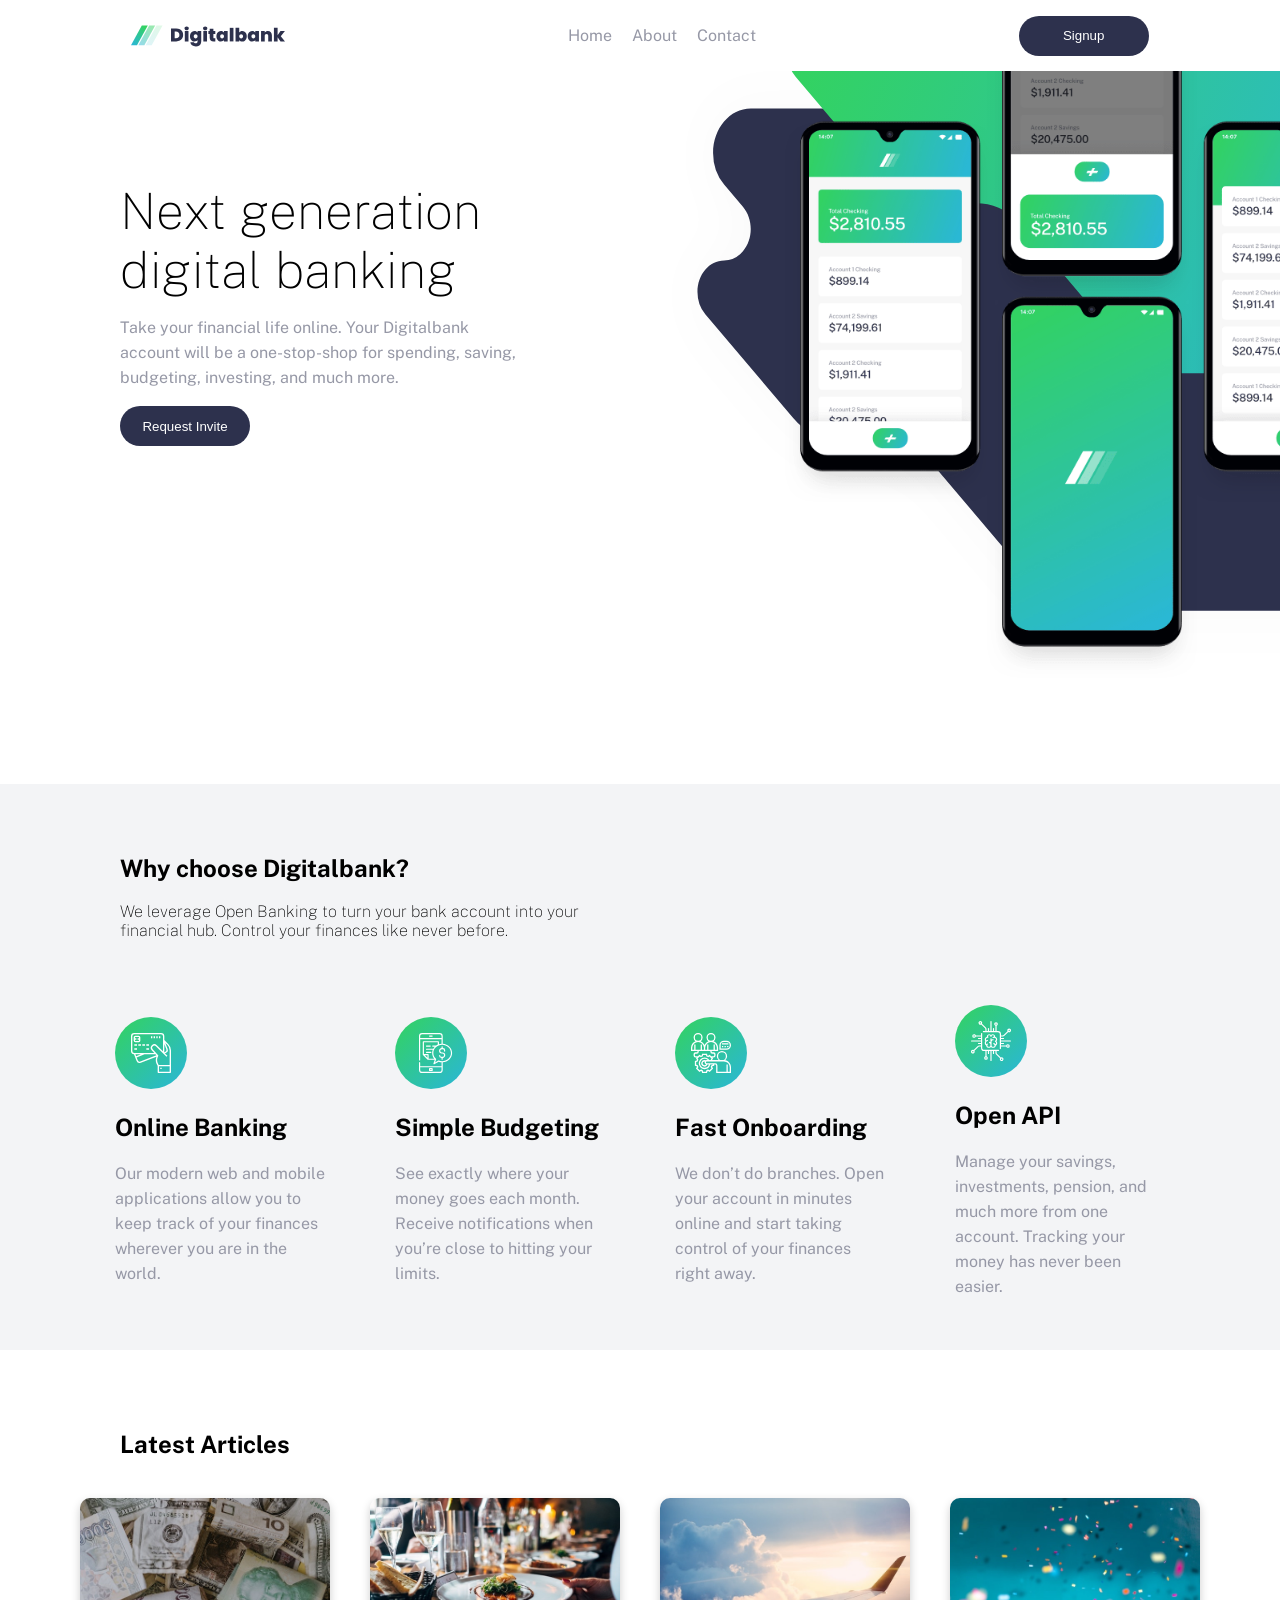
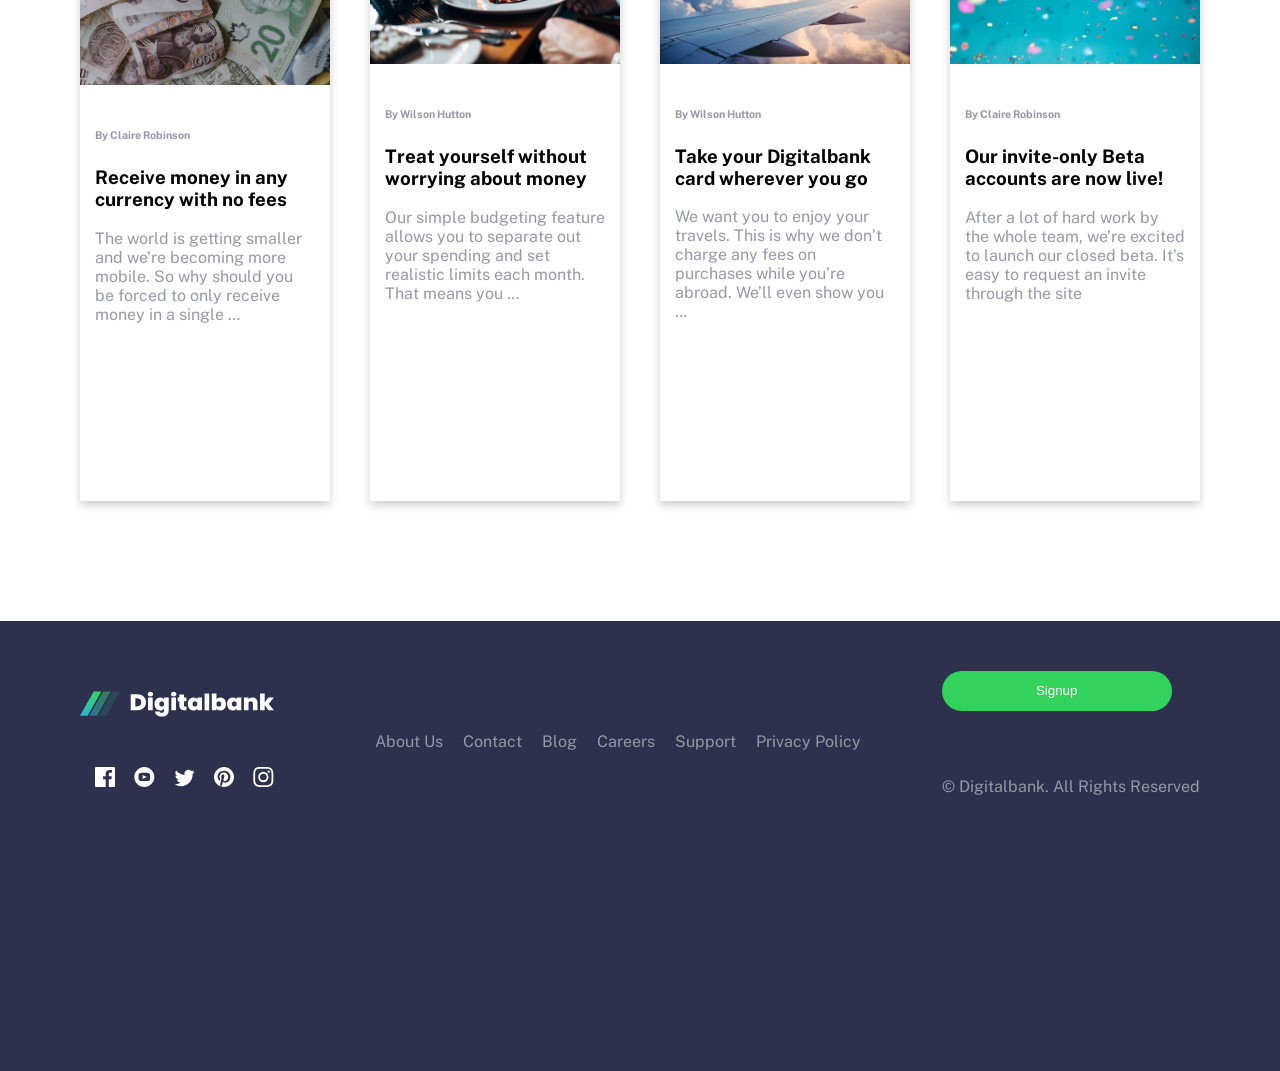
==== index.html @ 222747ed "first commit" ====
<!DOCTYPE html>
<html lang="en">
<head>
    <link rel="stylesheet" href="index.css">
    <meta charset="UTF-8">
    <meta name="viewport" content="width=device-width, initial-scale=1.0">
    <title>Digital bank</title>
    <script defer src="index.js"></script>
</head>
<body>
      <nav>
        <img src="/images/logo-dark.svg" alt="logo-dark">

        
        <div class="hamburger-menu" >
            <img id="open" src="/images/icon-hamburger.svg" alt="menu">
            <img id="close" src="/images/icon-close.svg" alt="">
            

        </div>
        

        <ul>
            <li><a href="">Home</a></li>
            <li><a href="">About</a></li>
            <li><a href="">Contact</a></li>
        </ul>

        <a href="signup.html" class="signup">
            <button >Signup</button>
        </a>


         <!-- Mobile Menu (Make sure the ID is EXACTLY mobile-menu) -->
    <div  id="mobilemenu">
        <ul>
            <li><a href="">Home</a></li>
            <li><a href="">About</a></li>
            <li><a href="">Contact</a></li>
            <li><a href="signup.html">Signup</a></li>
            <li><a href="signin.html">Signin</a></li>
        </ul>
    </div>




    </nav>

    <main>
        <div class="body-text">
            <h1>Next generation digital banking</h1>
            <p>Take your financial life online. Your Digitalbank account will be a one-stop-shop for spending, saving, budgeting, investing, and much more.</p>
            <button>Request Invite</button>
        </div>

         <div class="body-images">
            <img src="/images/bg-intro-desktop.svg" alt="" class="image1">
            <img src="/images/image-mockups.png" alt="" class="image2">
        </div>
    </main>


    <section class="section-one">
        <div class="body2-first">
            <h1>Why choose Digitalbank?</h1>
        <p>We leverage Open Banking to turn your bank account into your financial hub. Control your finances like never before.</p>
        </div>

        <div class="body2-second">

            <div class="first-card-set">
                <img src="/images/icon-online.svg" alt="">
                <h2>Online Banking</h2>
                <p>Our modern web and mobile applications allow you to keep track of your finances wherever you are in the world.</p>
            </div>

            <div class="first-card-set">
                <img src="/images/icon-budgeting.svg" alt="">
                <h2>Simple Budgeting</h2>
                <p>See exactly where your money goes each month. Receive notifications when you’re close to hitting your limits.</p>
            </div>

            <div class="first-card-set">
                <img src="/images/icon-onboarding.svg" alt="">
                <h2>Fast Onboarding</h2>
                <p>We don’t do branches. Open your account in minutes online and start taking control of your finances right away.</p>
            </div>

            <div class="first-card-set">
                <img src="/images/icon-api.svg" alt="">
                <h2>Open API</h2>
                <p>Manage your savings, investments, pension, and much more from one account. Tracking your money has never been easier.</p>
            </div>

        </div>
    </section>

    <section class="section-two">
        <div class="s2-h1">
            <h1>Latest Articles</h1>
        </div>

        <div class="s2-cards">

            <div class="s2-card">
                <img src="/images/image-currency.jpg" alt="">
                <div class="s2-card-text">
                <h6>By Claire Robinson</h6>
                <h3>Receive money in any currency with no fees</h3>
                <p>The world is getting smaller and we’re becoming more mobile. So why should you be forced to only receive money in a single …</p>
                </div>
            </div>

            <div class="s2-card">
                <img src="/images/image-restaurant.jpg" alt="">
                <div class="s2-card-text">
                <h6>By Wilson Hutton</h6>
                <h3>Treat yourself without worrying about money</h3>
                <p>Our simple budgeting feature allows you to separate out your spending and set realistic limits each month. That means you …</p>
                </div>
            </div>

            <div class="s2-card">
                <img src="/images/image-plane.jpg" alt="">
                <div class="s2-card-text">
                <h6>By Wilson Hutton</h6>
                <h3>Take your Digitalbank card wherever you go</h3>
                <p>We want you to enjoy your travels. This is why we don’t charge any fees on purchases while you’re abroad. We’ll even show you …</p>
                </div>
            </div>

            <div class="s2-card">
                <img src="/images/image-confetti.jpg" alt="">
                <div class="s2-card-text">
                <h6>By Claire Robinson</h6>
                <h3>Our invite-only Beta accounts are now live!</h3>
                <p>After a lot of hard work by the whole team, we’re excited to launch our closed beta. It’s easy to request an invite through the site</p>
                </div>
            </div>
        </div>
    </section>

    <footer>
        <div class="footer">
            <div class="logo">
                <img src="/images/logo-light.svg" alt="">
                <div class="icons">
                    <img src="/images/icon-facebook.svg" alt="">
                    <img src="/images/icon-youtube.svg" alt="">
                    <img src="/images/icon-twitter.svg" alt="">
                    <img src="/images/icon-pinterest.svg" alt="">
                    <img src="/images/icon-instagram.svg" alt="">

                </div>
            </div>
            <ul>
                <li><a href="">About Us</a></li>
                <li><a href="">Contact</a></li>
                <li><a href="">Blog</a></li>
                <li><a href="">Careers</a></li>
                <li><a href="">Support</a></li>
                <li><a href="">Privacy Policy</a></li>
            </ul>

            <div class="button">
                <button >Signup</button>
                <p>© Digitalbank. All Rights Reserved</p>
            </div>
            
        </div>
    </footer>
</body>
</html>
---- index.css ----
@import url('https://fonts.googleapis.com/css2?family=Karla:ital,wght@0,200..800;1,200..800&family=Public+Sans:ital,wght@0,100..900;1,100..900&display=swap');

body{
    padding: 0;
    margin: 0;
    overflow-x: hidden;
    font-family: "Public Sans", sans-serif;
}

nav{
    display: flex;
    justify-content: space-around;
    align-items: center;
    position: relative;
    z-index: 3;
    padding: 10px;
    background-color: white;
}

ul{
    display: flex;
}

li{
    list-style: none;
}

li a{
    text-decoration: none;
    margin-right: 20px;
    color: hsl(233, 8%, 62%);
}

nav button{
    width: 130px;
    height: 40px;
    border: none;
    border-radius: 20px;
    background-color: hsl(233, 26%, 24%);
    color: white;
}

.hamburger-menu {
    display: none;
}

.signup {
    text-decoration: none;
}


main{
    height: 67vh;
}

.body-text{
    margin-left: 120px;
    margin-top: 110px;
    width: 400px;
}

.body-text h1 {
    font-size: 50px;
    margin-bottom: 0;
    font-weight: lighter;
}

.body-text p {
    line-height: 25px;
    color: hsl(233, 8%, 62%);
}

.body-text button{
    width: 130px;
    height: 40px;
    border: none;
    border-radius: 20px;
    background-color: hsl(233, 26%, 24%);
    color: white;
}
.body-images {
    position: relative; 
}

.image1 {
    width: 65%;
    height: 800px;
    position: absolute;
    margin-top: -575px;
    margin-left: 650px;
}

.image2 {
    width: 48%;
    position: absolute;
    margin-top: -520px;
    margin-left: 785px;
}

.section-one{
    background-color: hsl(220, 16%, 96%);
    padding-top: 50px;
}

.body2-first{
    margin-left: 120px;
    width: 500px;
    font-weight: lighter;
}

.body2-second{
    display: flex;
    justify-content: center;
    align-items: center;
    margin: 80px;
    margin-top: 40px;
}

.first-card-set{
    width: 300px;
    padding: 35px;
    padding-top: 25px;
}

.first-card-set p {
   line-height: 25px;
   color: hsl(233, 8%, 62%);
}

.s2-h1{
    margin-left: 120px;
    width: 500px;
    font-weight: lighter;
}

.s2-cards{
    display: flex;
    justify-content: center;
    align-items: center;
}

.s2-card{
    margin: 20px;
    width: 250px;
    background-color: white;
    border-radius: 10px 10px 0 0;
    box-shadow: 0 4px 10px rgba(0, 0, 0, 0.2);
    height: 67vh;
}

.s2-card img {
    width: 100%;
    border-radius: 10px 10px 0 0;
}

.s2-card-text {
    padding: 15px;
}

.s2-card-text p {
    color: hsl(233, 8%, 62%);
}

.s2-card-text h6 {
    color: hsl(233, 8%, 62%);
}

footer{
    background-color: hsl(233, 26%, 24%);
    height: 50vh;
    margin-top: 100px;
}

.footer {
    display: flex;
    justify-content: space-around;
    align-items: center;
    padding: 50px;
}

.logo {
    display: flex;
    flex-direction: column;
    justify-content: center;
    gap: 50px;
}

.icons img {
    margin-left: 15px;
}

.button {
    display: flex;
    flex-direction: column;
    justify-content: center;
    gap: 50px;
}

.button p {
    color: hsl(233, 8%, 62%);
}

.button button {
    width: 230px;
    height: 40px;
    border: none;
    border-radius: 20px;
    background-color: hsl(136, 64%, 51%);
    color: white;
}

#mobilemenu {
    display: none;
}

#close {
    display: none;
    color: black;
}

#open {
    display: none;
}
/* =========================================
   MEDIA QUERY FOR PHONES AND TABLETS
   (Screens 768px and smaller)
   ========================================= */

@media screen and (max-width: 1024px) {
    
    /* 1. STOP THE PAGE FROM SCROLLING SIDEWAYS */
    html, body {
        overflow-x: hidden;
        width: 100%;
        margin: 0;
        padding: 0;
    }

    /* 2. NAVIGATION */
    nav {
        justify-content: space-between;
        padding: 20px;
        gap: 120px;
    }

    #open {
    display: block;
}

#close {
    display: none;
}

    nav ul, nav button {
        display: none; /* Hide desktop links and button */
    }

    .hamburger-menu {
        display: block;
        width: 24px;
        cursor: pointer;
    }

    /* 3. HERO SECTION */
    main {
        height: auto;
        display: flex;
        flex-direction: column-reverse; /* Puts image on top, text on bottom */
        align-items: center;
        padding-bottom: 40px;
    }

    /* THIS IS THE FIX FOR THE EMPTY SPACE */
    .body-images {
        position: relative;
        width: 100%;
        height: 350px;
        overflow: hidden; /* Cuts off image spillover */
        margin: 0;
        padding: 0;
    }

    .image1 {
        width: 200%;
        height: auto;
        position: absolute;
        top: -50px;
        left: 50%;
        transform: translateX(-50%);
        margin: 0; /* Removes the 650px margin */
    }

    .image2 {
        width: 80%;
        position: absolute;
        top: 0;
        left: 50%;
        transform: translateX(-50%);
        margin: 0; /* Removes the 785px margin */
    }

    .body-text {
        margin-left: 0;
        margin-top: 30px;
        width: 100%;
        padding: 0 20px;
        box-sizing: border-box;
        text-align: center;
    }

    .body-text h1 {
        font-size: 35px;
    }

    /* 4. "WHY CHOOSE" SECTION */
    .section-one {
        padding: 50px 20px;
        text-align: center;
    }

    .body2-first {
        margin-left: 0;
        width: 100%;
    }

    .body2-first h1 {
        font-size: 30px;
    }

    .body2-second {
        flex-direction: column;
        margin: 40px 0;
    }

    .first-card-set {
        width: 100%;
        max-width: 350px;
        padding: 20px 0;
        text-align: center;
    }

    /* 5. LATEST ARTICLES */
    .section-two {
        padding: 50px 20px;
    }

    .s2-h1 {
        margin-left: 0;
        width: 100%;
        text-align: center;
    }

    .s2-h1 h1 {
        font-size: 30px;
    }

    .s2-cards {
        flex-direction: column;
        align-items: center;
        margin-top: 30px;
    }

    .s2-card {
        width: 100%;
        max-width: 350px;
        height: auto;
        margin: 15px 0;
    }

    .s2-card img {
        height: 200px;
        object-fit: cover;
    }

    /* 6. FOOTER */
    footer {
        height: auto;
        padding: 40px 20px;
        margin-top: 50px;
    }

    .footer {
        flex-direction: column;
        padding: 0;
        gap: 30px;
        text-align: center;
    }

    .icons {
        display: flex;
        justify-content: center;
        gap: 15px;
    }

    .icons img {
        margin-left: 0;
    }

    .footer ul {
        flex-direction: column;
        gap: 15px;
        padding: 0;
    }

    .footer ul li a {
        margin-right: 0;
    }

    .button {
        width: 100%;
        align-items: center;
    }

    .button button {
        width: 100%;
        max-width: 250px;
    }

    #mobilemenu {
        display: none;
        position: absolute;
        background-color: white;
        padding: 30px 0;
        box-shadow: 0 10px 15px rgba(0, 0, 0, 0.1);
        z-index: 10000;
        width: 300px;
        height: 200px;
        margin-top: 350px;
        margin-left: 10px;
        border-radius: 10px;
    }

     #mobilemenu ul {
        display: flex;
        align-items: center;
        justify-content: center;
        flex-direction: column;
        align-items: center;
        gap: 20px;
        padding: 0;
        margin: 0 0 20px 0;
        list-style: none;
    }

    #mobilemenu ul li a {
        text-decoration: none;
        color: hsl(233, 26%, 24%);
        font-size: 18px;
        font-weight: 500;
    }
    

  
}
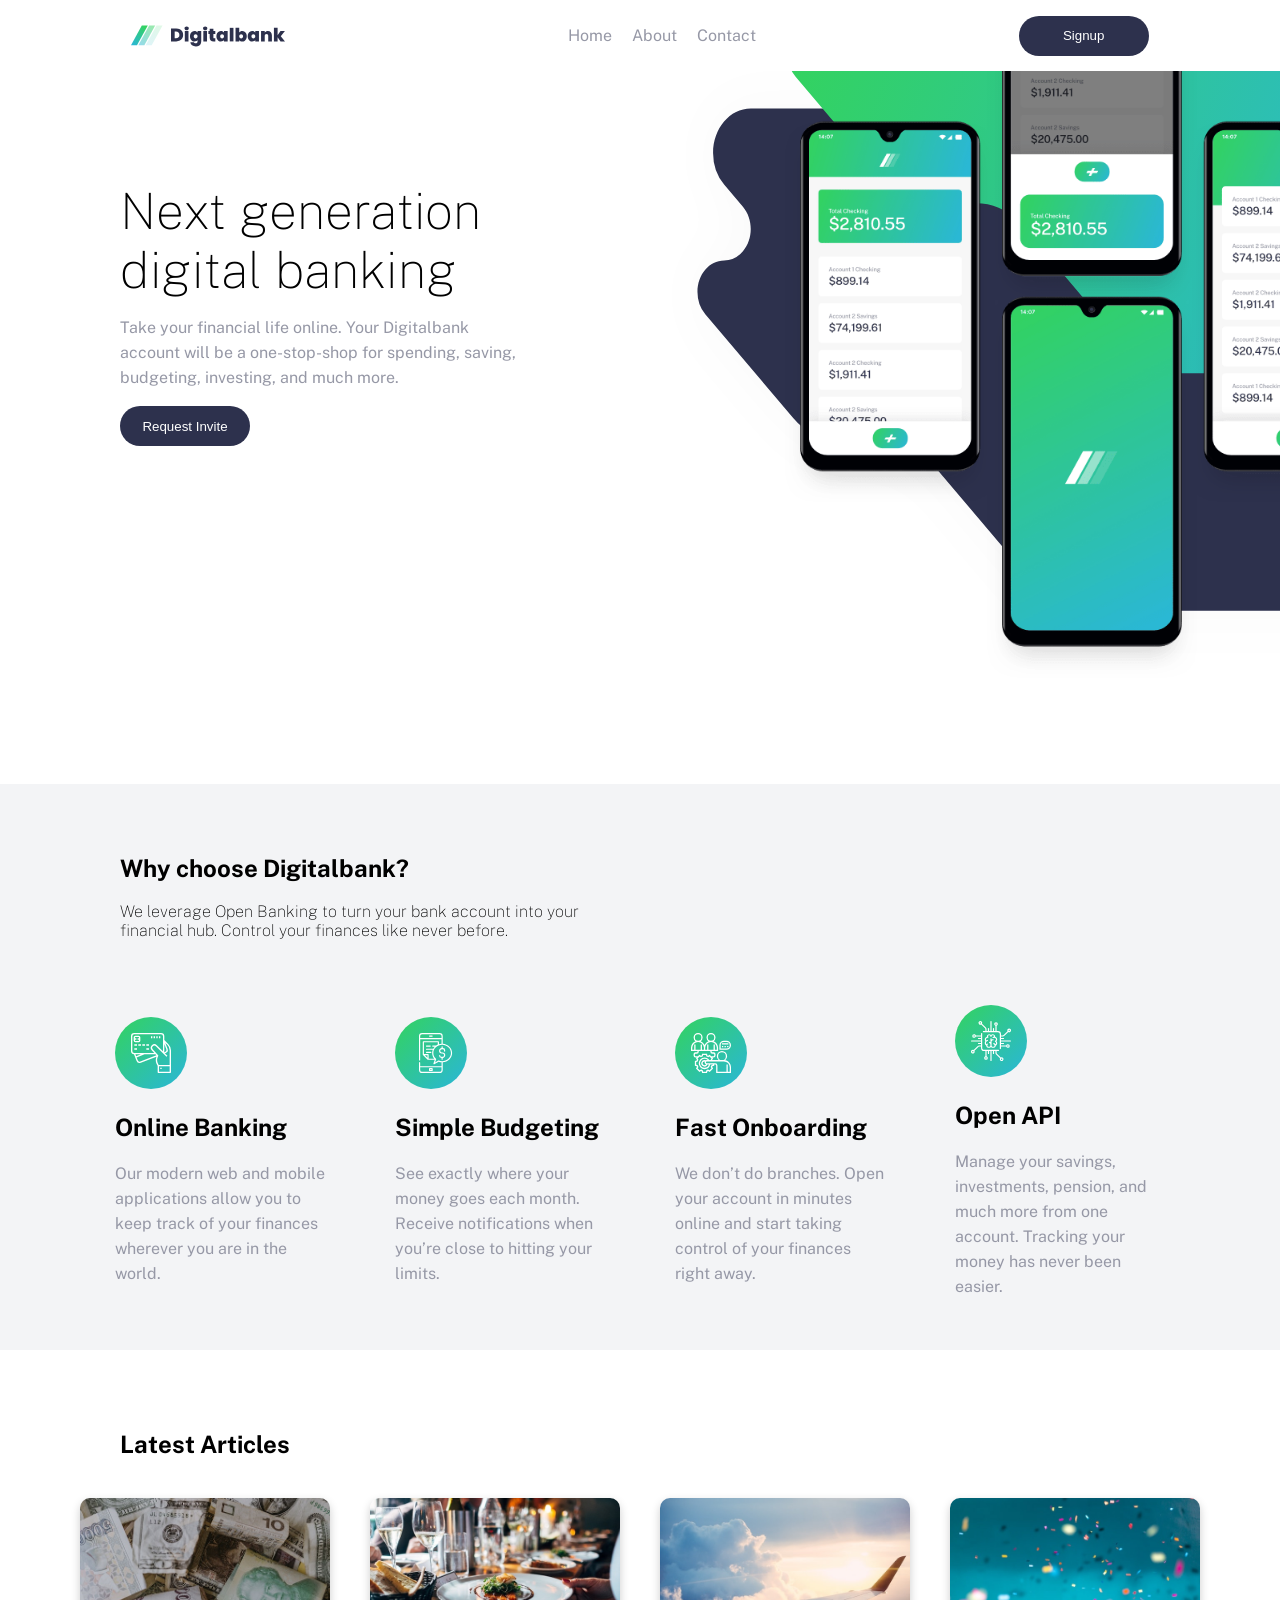
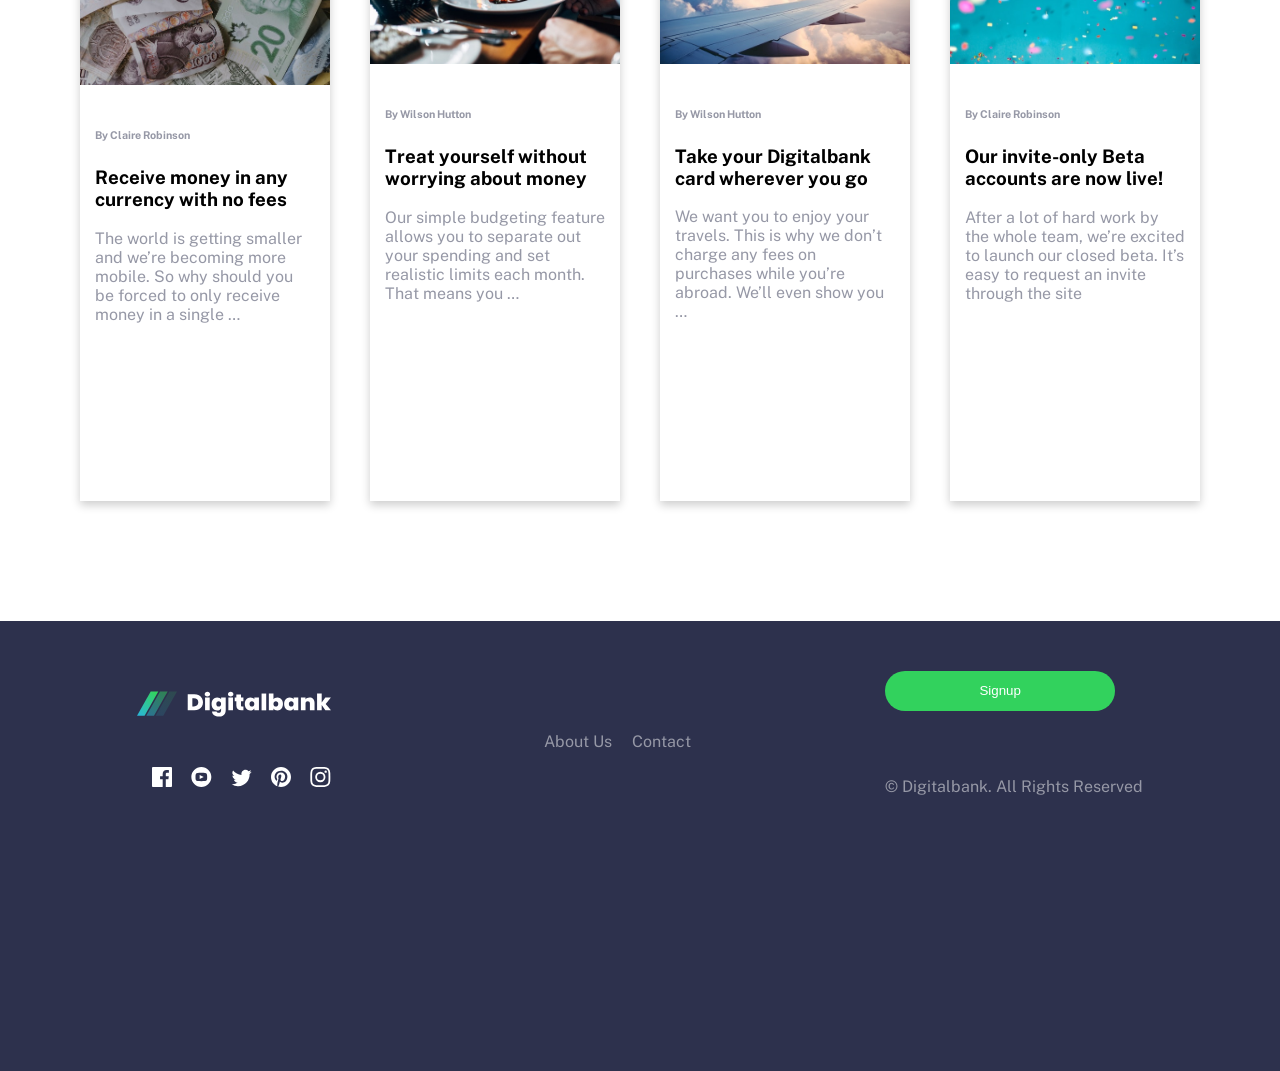
==== commit c2b4fc4d: "i changed my html and css" ====
--- a/index.html
+++ b/index.html
@@ -15,15 +15,12 @@
         <div class="hamburger-menu" >
             <img id="open" src="/images/icon-hamburger.svg" alt="menu">
             <img id="close" src="/images/icon-close.svg" alt="">
-            
-
         </div>
-        
 
         <ul>
-            <li><a href="">Home</a></li>
-            <li><a href="">About</a></li>
-            <li><a href="">Contact</a></li>
+            <li><a href="index.html">Home</a></li>
+            <li><a href="about.html">About</a></li>
+            <li><a href="contact.html">Contact</a></li>
         </ul>
 
         <a href="signup.html" class="signup">
@@ -34,9 +31,9 @@
          <!-- Mobile Menu (Make sure the ID is EXACTLY mobile-menu) -->
     <div  id="mobilemenu">
         <ul>
-            <li><a href="">Home</a></li>
-            <li><a href="">About</a></li>
-            <li><a href="">Contact</a></li>
+            <li><a href="index.html">Home</a></li>
+            <li><a href="about.html">About</a></li>
+            <li><a href="contact.html">Contact</a></li>
             <li><a href="signup.html">Signup</a></li>
             <li><a href="signin.html">Signin</a></li>
         </ul>
@@ -155,12 +152,8 @@
                 </div>
             </div>
             <ul>
-                <li><a href="">About Us</a></li>
-                <li><a href="">Contact</a></li>
-                <li><a href="">Blog</a></li>
-                <li><a href="">Careers</a></li>
-                <li><a href="">Support</a></li>
-                <li><a href="">Privacy Policy</a></li>
+                <li><a href="about.html">About Us</a></li>
+                <li><a href="contact.html">Contact</a></li>
             </ul>
 
             <div class="button">
--- a/index.css
+++ b/index.css
@@ -38,6 +38,7 @@
     border-radius: 20px;
     background-color: hsl(233, 26%, 24%);
     color: white;
+    cursor: pointer;
 }
 
 .hamburger-menu {
@@ -77,6 +78,7 @@
     border-radius: 20px;
     background-color: hsl(233, 26%, 24%);
     color: white;
+    cursor: pointer;
 }
 .body-images {
     position: relative; 
@@ -207,6 +209,7 @@
     border-radius: 20px;
     background-color: hsl(136, 64%, 51%);
     color: white;
+    cursor: pointer;
 }
 
 #mobilemenu {
